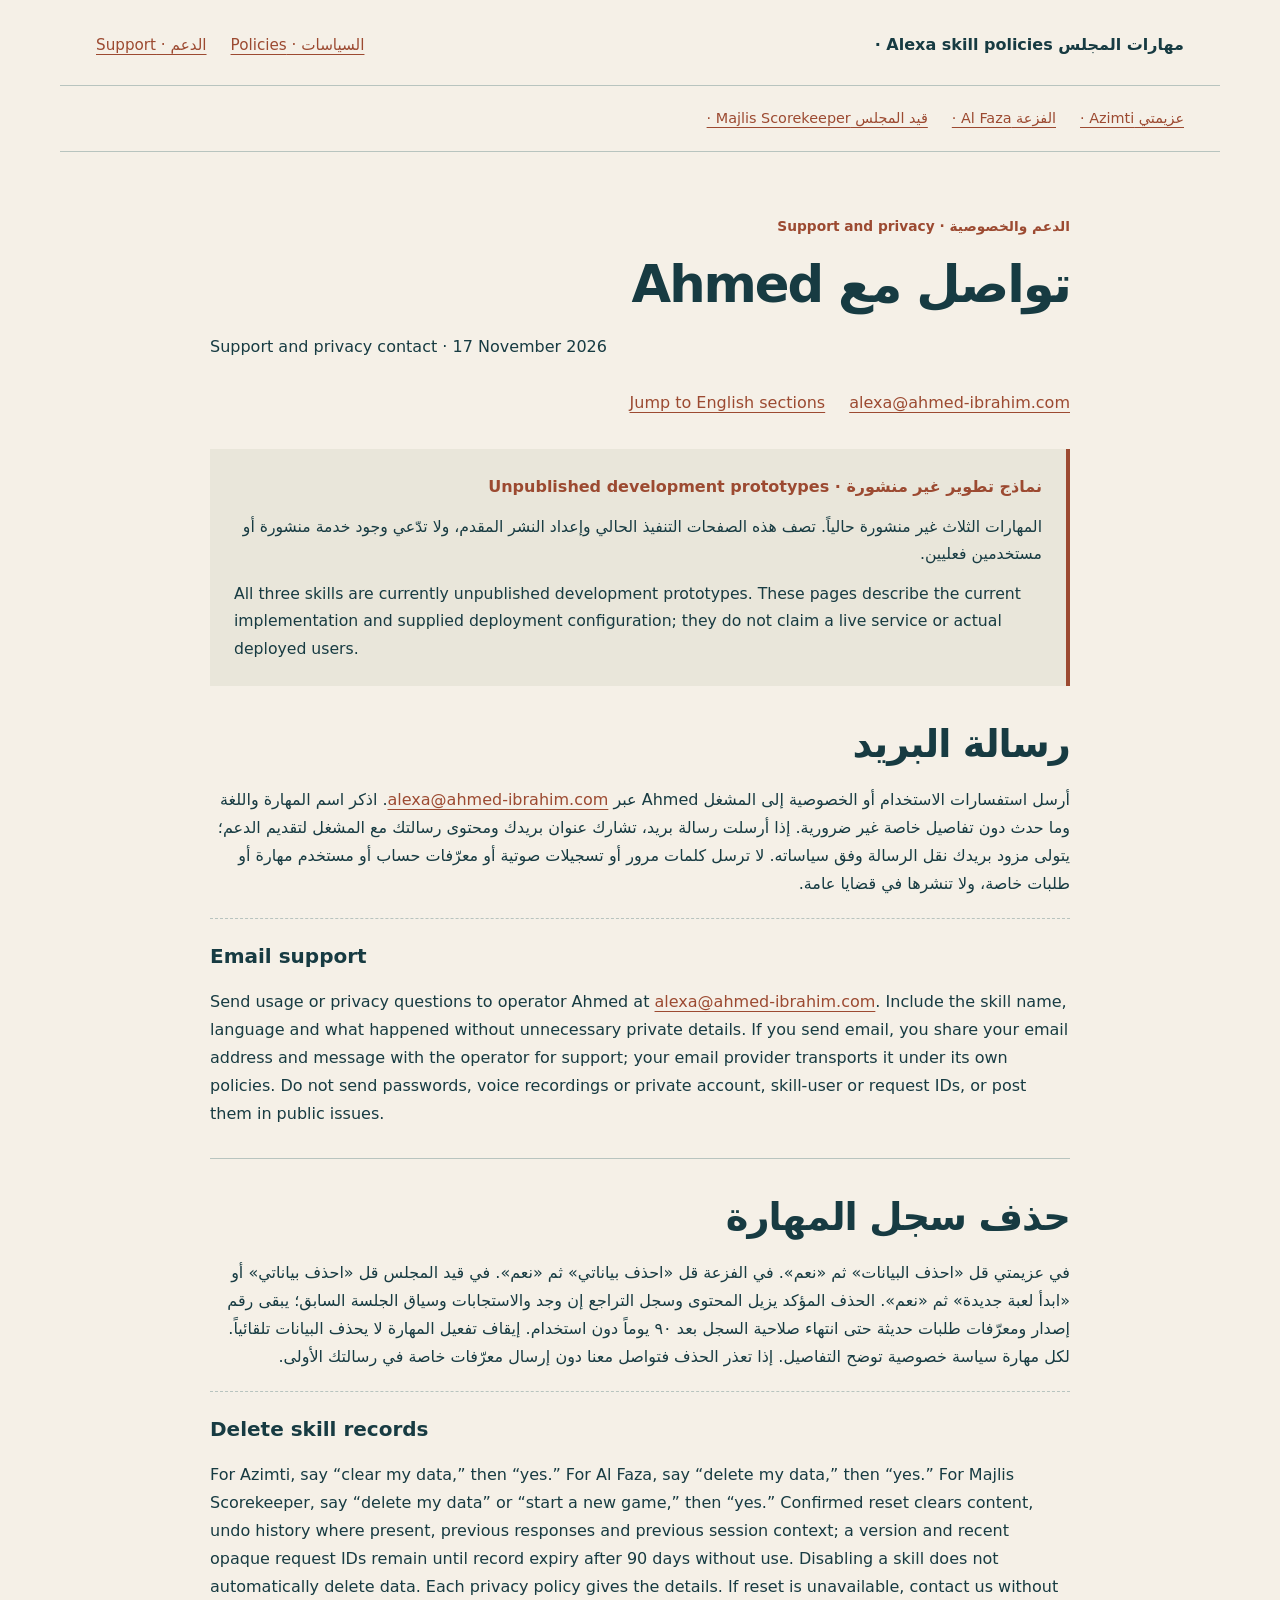
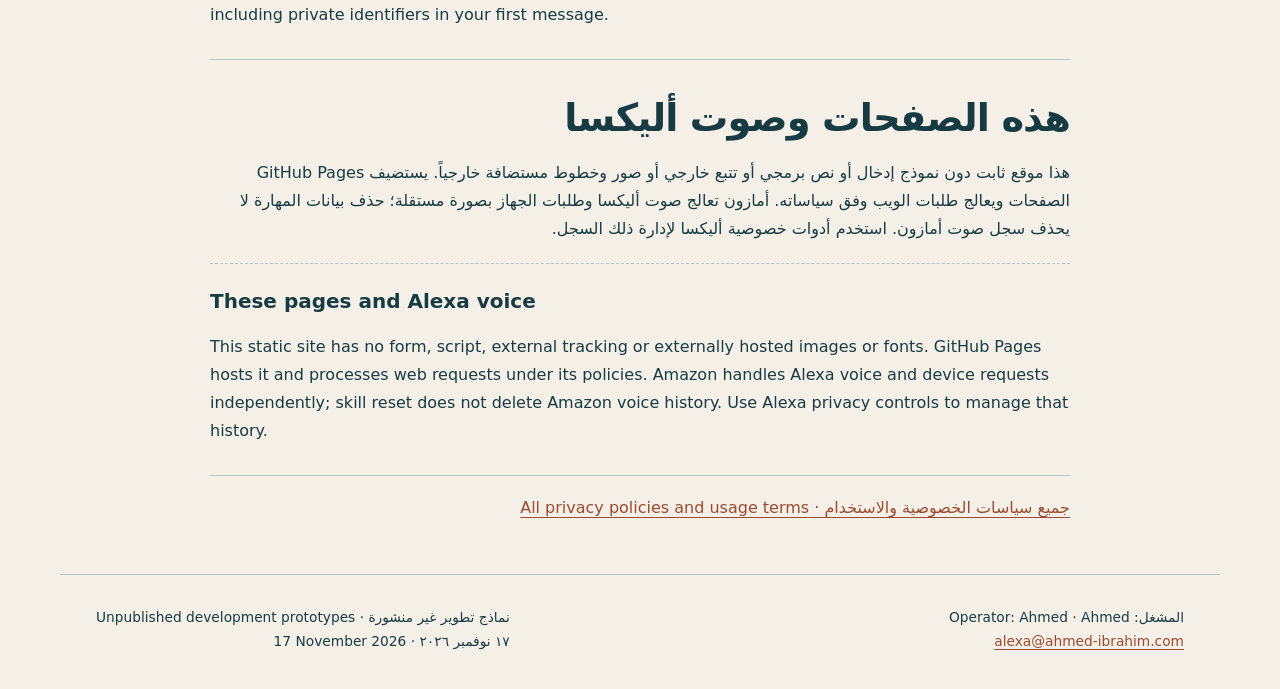
==== docs/support.html @ 2b753047 "Publish bilingual Alexa privacy, usage and support pages" ====
<!doctype html>
<html lang="ar" dir="rtl">
<head>
  <meta charset="utf-8">
  <meta name="viewport" content="width=device-width, initial-scale=1">
  <meta name="description" content="Contact Ahmed for usage or privacy questions about the three unpublished Alexa development prototypes.">
  <title>الدعم · Support — Alexa skill policies</title>
  <link rel="icon" href="assets/azimti.svg" type="image/svg+xml">
  <link rel="stylesheet" href="assets/site.css">
</head>
<body>
<a class="skip" href="#main">تجاوز إلى المحتوى · Skip to content</a>
<header>
  <a class="brand" href="index.html">مهارات المجلس <span lang="en" dir="ltr">· Alexa skill policies</span></a>
  <nav aria-label="التنقل الرئيسي · Main navigation"><a href="index.html">السياسات · Policies</a><a href="support.html">الدعم · Support</a></nav>
</header>
<nav class="skill-nav" aria-label="المهارات الثلاث · All three skills"><a href="index.html#azimti">عزيمتي <span lang="en" dir="ltr">· Azimti</span></a><a href="index.html#al-faza">الفزعة <span lang="en" dir="ltr">· Al Faza</span></a><a href="index.html#baloot">قيد المجلس <span lang="en" dir="ltr">· Majlis Scorekeeper</span></a></nav>
<main id="main">
<article class="policy">
<p class="status">الدعم والخصوصية · Support and privacy</p>
<h1>تواصل مع Ahmed</h1>
<p lang="en" dir="ltr">Support and privacy contact · 17 November 2026</p>
<div class="links"><a lang="en" dir="ltr" href="mailto:alexa@ahmed-ibrahim.com">alexa@ahmed-ibrahim.com</a><a href="#email-en" lang="en" dir="ltr">Jump to English sections</a></div>
<aside class="notice" aria-label="حالة التطوير · Development status">
  <strong>نماذج تطوير غير منشورة · <span lang="en" dir="ltr">Unpublished development prototypes</span></strong>
  <p>المهارات الثلاث غير منشورة حالياً. تصف هذه الصفحات التنفيذ الحالي وإعداد النشر المقدم، ولا تدّعي وجود خدمة منشورة أو مستخدمين فعليين.</p>
  <p lang="en" dir="ltr">All three skills are currently unpublished development prototypes. These pages describe the current implementation and supplied deployment configuration; they do not claim a live service or actual deployed users.</p>
</aside>
<section aria-labelledby="email">
  <h2 id="email">رسالة البريد</h2>
  <p>أرسل استفسارات الاستخدام أو الخصوصية إلى المشغل Ahmed عبر <a lang="en" dir="ltr" href="mailto:alexa@ahmed-ibrahim.com">alexa@ahmed-ibrahim.com</a>. اذكر اسم المهارة واللغة وما حدث دون تفاصيل خاصة غير ضرورية. إذا أرسلت رسالة بريد، تشارك عنوان بريدك ومحتوى رسالتك مع المشغل لتقديم الدعم؛ يتولى مزود بريدك نقل الرسالة وفق سياساته. لا ترسل كلمات مرور أو تسجيلات صوتية أو معرّفات حساب أو مستخدم مهارة أو طلبات خاصة، ولا تنشرها في قضايا عامة.</p>
  <div class="english" lang="en" dir="ltr">
    <h3 id="email-en">Email support</h3>
    <p>Send usage or privacy questions to operator Ahmed at <a href="mailto:alexa@ahmed-ibrahim.com">alexa@ahmed-ibrahim.com</a>. Include the skill name, language and what happened without unnecessary private details. If you send email, you share your email address and message with the operator for support; your email provider transports it under its own policies. Do not send passwords, voice recordings or private account, skill-user or request IDs, or post them in public issues.</p>
  </div>
</section>
<section aria-labelledby="deletion">
  <h2 id="deletion">حذف سجل المهارة</h2>
  <p>في عزيمتي قل «احذف البيانات» ثم «نعم». في الفزعة قل «احذف بياناتي» ثم «نعم». في قيد المجلس قل «احذف بياناتي» أو «ابدأ لعبة جديدة» ثم «نعم». الحذف المؤكد يزيل المحتوى وسجل التراجع إن وجد والاستجابات وسياق الجلسة السابق؛ يبقى رقم إصدار ومعرّفات طلبات حديثة حتى انتهاء صلاحية السجل بعد ٩٠ يوماً دون استخدام. إيقاف تفعيل المهارة لا يحذف البيانات تلقائياً. لكل مهارة سياسة خصوصية توضح التفاصيل. إذا تعذر الحذف فتواصل معنا دون إرسال معرّفات خاصة في رسالتك الأولى.</p>
  <div class="english" lang="en" dir="ltr">
    <h3 id="deletion-en">Delete skill records</h3>
    <p>For Azimti, say “clear my data,” then “yes.” For Al Faza, say “delete my data,” then “yes.” For Majlis Scorekeeper, say “delete my data” or “start a new game,” then “yes.” Confirmed reset clears content, undo history where present, previous responses and previous session context; a version and recent opaque request IDs remain until record expiry after 90 days without use. Disabling a skill does not automatically delete data. Each privacy policy gives the details. If reset is unavailable, contact us without including private identifiers in your first message.</p>
  </div>
</section>
<section aria-labelledby="website">
  <h2 id="website">هذه الصفحات وصوت أليكسا</h2>
  <p>هذا موقع ثابت دون نموذج إدخال أو نص برمجي أو تتبع خارجي أو صور وخطوط مستضافة خارجياً. يستضيف GitHub Pages الصفحات ويعالج طلبات الويب وفق سياساته. أمازون تعالج صوت أليكسا وطلبات الجهاز بصورة مستقلة؛ حذف بيانات المهارة لا يحذف سجل صوت أمازون. استخدم أدوات خصوصية أليكسا لإدارة ذلك السجل.</p>
  <div class="english" lang="en" dir="ltr">
    <h3 id="website-en">These pages and Alexa voice</h3>
    <p>This static site has no form, script, external tracking or externally hosted images or fonts. GitHub Pages hosts it and processes web requests under its policies. Amazon handles Alexa voice and device requests independently; skill reset does not delete Amazon voice history. Use Alexa privacy controls to manage that history.</p>
  </div>
</section>
<p class="links"><a href="index.html">جميع سياسات الخصوصية والاستخدام · All privacy policies and usage terms</a></p>
</article>
</main>
<footer>
  <div>المشغل: <span lang="en" dir="ltr">Ahmed</span> · <span lang="en" dir="ltr">Operator: Ahmed</span><br><a lang="en" dir="ltr" href="mailto:alexa@ahmed-ibrahim.com">alexa@ahmed-ibrahim.com</a></div>
  <div>نماذج تطوير غير منشورة · <span lang="en" dir="ltr">Unpublished development prototypes</span><br>١٧ نوفمبر ٢٠٢٦ · <span lang="en" dir="ltr">17 November 2026</span></div>
</footer>
</body>
</html>
---- docs/assets/site.css ----
/* Local paper, ink and terracotta palette; no downloaded fonts or assets. */
:root{--paper:#F5F0E7;--ink:#173B42;--clay:#9C4A31;--line:#b8c4bf;--wash:#e9e6da}
*{box-sizing:border-box}
html{scroll-behavior:smooth;scroll-padding-top:24px}
body{margin:0;background:var(--paper);color:var(--ink);font-family:system-ui,-apple-system,BlinkMacSystemFont,"Segoe UI",sans-serif;line-height:1.75;overflow-wrap:anywhere}
a{color:var(--clay);text-underline-offset:.25em}
a:hover{text-decoration-thickness:2px}
a:focus-visible{outline:3px solid var(--clay);outline-offset:5px}
.skip{position:absolute;inset-inline-start:1rem;top:-6rem;background:var(--paper);padding:.7rem;z-index:2}
.skip:focus{top:1rem}
header,main,footer,.skill-nav{max-width:1160px;margin:auto;padding-inline:36px}
header{padding-top:28px;padding-bottom:22px;display:flex;gap:24px;align-items:center;justify-content:space-between;border-bottom:1px solid var(--line)}
header nav,.skill-nav,.links,.contents{display:flex;gap:14px 24px;flex-wrap:wrap}
header nav{font-size:.95rem}
a.brand{font-weight:750;color:var(--ink);text-decoration:none}
.skill-nav{padding-block:16px;border-bottom:1px solid var(--line);font-size:.9rem}
h1,h2,h3,p{margin:0}
h1{font-size:clamp(2.4rem,5.8vw,4.9rem);line-height:1.35;letter-spacing:-.04em;font-weight:750}
h2{font-size:clamp(1.6rem,3vw,2.5rem);line-height:1.45;letter-spacing:-.025em}
h3{font-size:1.25rem}
p+p{margin-top:12px}
.status{color:var(--clay);font-size:.86rem;font-weight:750;margin-bottom:12px}
.hero{padding:64px 0 48px;border-bottom:1px solid var(--line);display:grid;grid-template-columns:1.2fr 1fr;gap:52px;align-items:end}
.hero .lead{margin-top:20px;font-size:1.12rem;max-width:33em}
.hero .english p{margin-top:18px;font-size:1.12rem;max-width:30em}
.notice{background:var(--wash);border-inline-start:4px solid var(--clay);padding:24px;margin-top:28px}
.notice strong{color:var(--clay)}
.notice p{margin-top:12px;font-size:.98rem}
.skill{padding:48px 0;border-bottom:1px solid var(--line);display:grid;grid-template-columns:170px 1fr;gap:48px}
.skill-mark{display:flex;flex-direction:column;gap:24px;align-items:flex-start}
.skill-mark img{width:96px;height:96px}
.folio{font-size:1rem;color:var(--clay);font-weight:700;direction:ltr}
.skill-copy{max-width:750px}
.skill p{margin-top:14px;font-size:1.05rem}
.skill .sub{color:var(--clay);margin-top:2px;font-size:1.1rem}
.links{margin-top:24px}
.links a,.contents a,.skill-nav a,header nav a{padding-block:4px}
.closing{padding:38px 0}
.closing p{margin-top:14px}
.policy{max-width:860px;margin:auto;padding:48px 0}
.policy h1{font-size:clamp(2rem,4vw,3.5rem)}
.policy p{margin-top:14px}
.policy .notice p{margin-top:12px}
.policy section{padding:30px 0;border-bottom:1px solid var(--line)}
.policy .english{margin-top:20px;padding-top:20px;border-top:1px dashed var(--line)}
.contents{margin-top:24px;padding-block:14px;border-block:1px solid var(--line);font-size:.95rem}
.operator{font-size:.95rem}
footer{border-top:1px solid var(--line);padding-block:30px 36px;display:flex;justify-content:space-between;gap:32px;font-size:.86rem}
@media(max-width:760px){header,main,footer,.skill-nav{padding-inline:22px}header{align-items:flex-start;gap:18px;flex-direction:column}header nav,.skill-nav{gap:10px 18px}.hero{grid-template-columns:1fr;gap:28px;padding:40px 0}.skill{grid-template-columns:90px 1fr;gap:22px;padding:36px 0}.skill-mark img{width:70px;height:70px}.notice{padding:20px}.policy{padding:36px 0}footer{flex-direction:column;gap:14px}h1{letter-spacing:-.025em}}
@media(max-width:420px){.skill{grid-template-columns:1fr;gap:16px}.skill-mark{flex-direction:row;align-items:center;gap:18px}.skill-mark img{width:56px;height:56px}}
@media(prefers-reduced-motion:reduce){html{scroll-behavior:auto}}
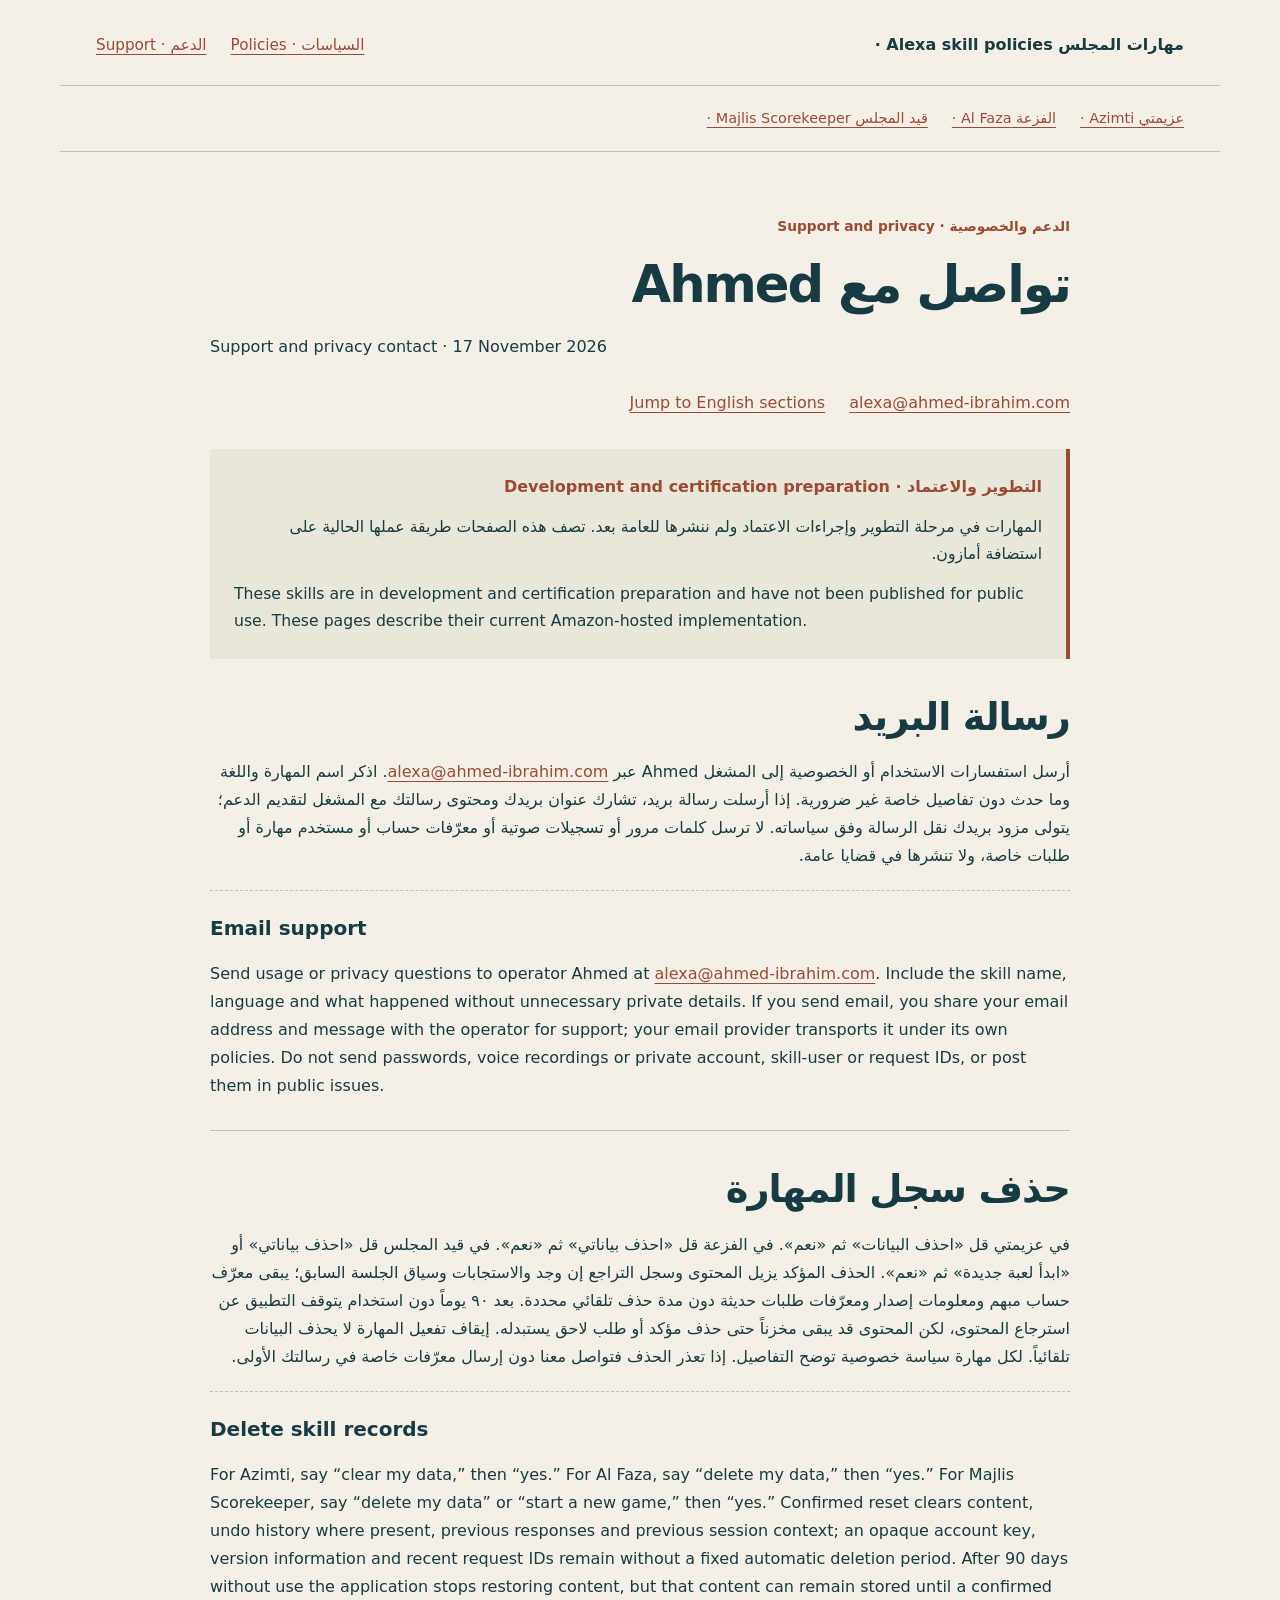
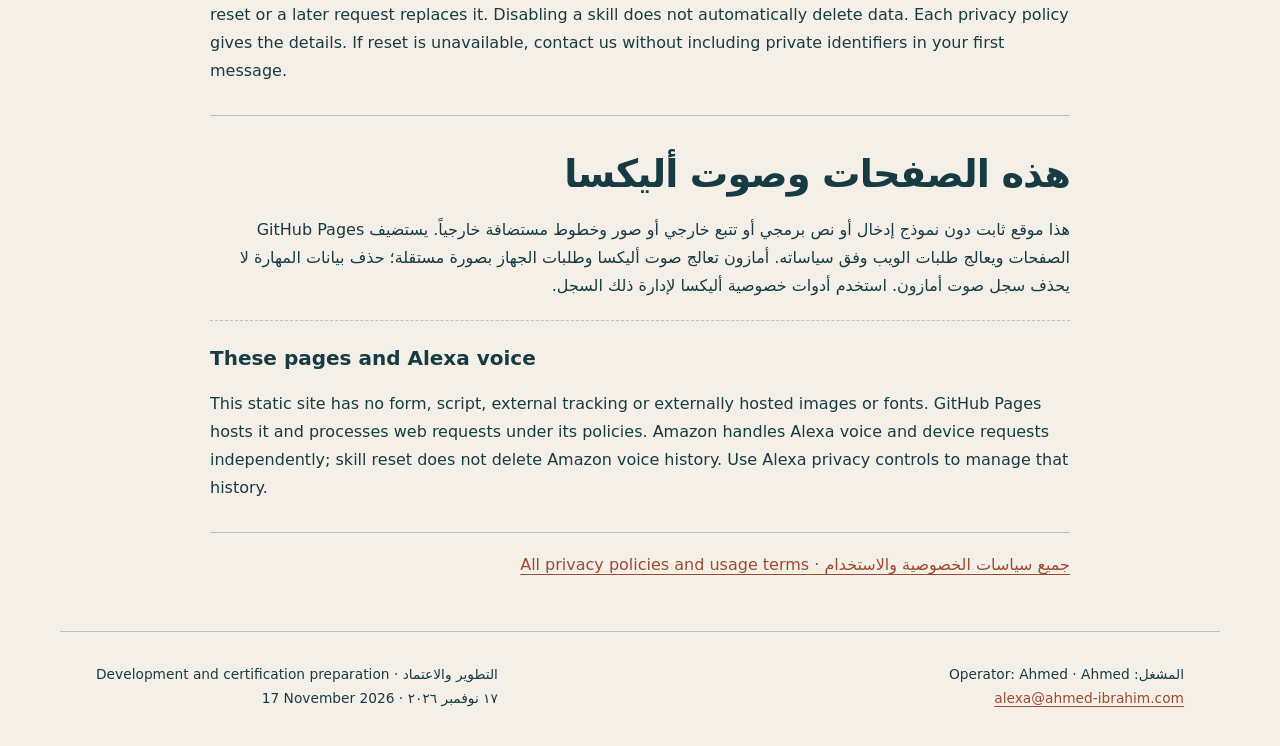
==== commit fd526131: "Align policies with actual Alexa-hosted retention" ====
--- a/docs/support.html
+++ b/docs/support.html
@@ -3,7 +3,7 @@
 <head>
   <meta charset="utf-8">
   <meta name="viewport" content="width=device-width, initial-scale=1">
-  <meta name="description" content="Contact Ahmed for usage or privacy questions about the three unpublished Alexa development prototypes.">
+  <meta name="description" content="Contact Ahmed for usage or privacy questions about the three Alexa skills in development and certification preparation.">
   <title>الدعم · Support — Alexa skill policies</title>
   <link rel="icon" href="assets/azimti.svg" type="image/svg+xml">
   <link rel="stylesheet" href="assets/site.css">
@@ -22,9 +22,9 @@
 <p lang="en" dir="ltr">Support and privacy contact · 17 November 2026</p>
 <div class="links"><a lang="en" dir="ltr" href="mailto:alexa@ahmed-ibrahim.com">alexa@ahmed-ibrahim.com</a><a href="#email-en" lang="en" dir="ltr">Jump to English sections</a></div>
 <aside class="notice" aria-label="حالة التطوير · Development status">
-  <strong>نماذج تطوير غير منشورة · <span lang="en" dir="ltr">Unpublished development prototypes</span></strong>
-  <p>المهارات الثلاث غير منشورة حالياً. تصف هذه الصفحات التنفيذ الحالي وإعداد النشر المقدم، ولا تدّعي وجود خدمة منشورة أو مستخدمين فعليين.</p>
-  <p lang="en" dir="ltr">All three skills are currently unpublished development prototypes. These pages describe the current implementation and supplied deployment configuration; they do not claim a live service or actual deployed users.</p>
+  <strong>التطوير والاعتماد · <span lang="en" dir="ltr">Development and certification preparation</span></strong>
+  <p>المهارات في مرحلة التطوير وإجراءات الاعتماد ولم ننشرها للعامة بعد. تصف هذه الصفحات طريقة عملها الحالية على استضافة أمازون.</p>
+  <p lang="en" dir="ltr">These skills are in development and certification preparation and have not been published for public use. These pages describe their current Amazon-hosted implementation.</p>
 </aside>
 <section aria-labelledby="email">
   <h2 id="email">رسالة البريد</h2>
@@ -36,10 +36,10 @@
 </section>
 <section aria-labelledby="deletion">
   <h2 id="deletion">حذف سجل المهارة</h2>
-  <p>في عزيمتي قل «احذف البيانات» ثم «نعم». في الفزعة قل «احذف بياناتي» ثم «نعم». في قيد المجلس قل «احذف بياناتي» أو «ابدأ لعبة جديدة» ثم «نعم». الحذف المؤكد يزيل المحتوى وسجل التراجع إن وجد والاستجابات وسياق الجلسة السابق؛ يبقى رقم إصدار ومعرّفات طلبات حديثة حتى انتهاء صلاحية السجل بعد ٩٠ يوماً دون استخدام. إيقاف تفعيل المهارة لا يحذف البيانات تلقائياً. لكل مهارة سياسة خصوصية توضح التفاصيل. إذا تعذر الحذف فتواصل معنا دون إرسال معرّفات خاصة في رسالتك الأولى.</p>
+  <p>في عزيمتي قل «احذف البيانات» ثم «نعم». في الفزعة قل «احذف بياناتي» ثم «نعم». في قيد المجلس قل «احذف بياناتي» أو «ابدأ لعبة جديدة» ثم «نعم». الحذف المؤكد يزيل المحتوى وسجل التراجع إن وجد والاستجابات وسياق الجلسة السابق؛ يبقى معرّف حساب مبهم ومعلومات إصدار ومعرّفات طلبات حديثة دون مدة حذف تلقائي محددة. بعد ٩٠ يوماً دون استخدام يتوقف التطبيق عن استرجاع المحتوى، لكن المحتوى قد يبقى مخزناً حتى حذف مؤكد أو طلب لاحق يستبدله. إيقاف تفعيل المهارة لا يحذف البيانات تلقائياً. لكل مهارة سياسة خصوصية توضح التفاصيل. إذا تعذر الحذف فتواصل معنا دون إرسال معرّفات خاصة في رسالتك الأولى.</p>
   <div class="english" lang="en" dir="ltr">
     <h3 id="deletion-en">Delete skill records</h3>
-    <p>For Azimti, say “clear my data,” then “yes.” For Al Faza, say “delete my data,” then “yes.” For Majlis Scorekeeper, say “delete my data” or “start a new game,” then “yes.” Confirmed reset clears content, undo history where present, previous responses and previous session context; a version and recent opaque request IDs remain until record expiry after 90 days without use. Disabling a skill does not automatically delete data. Each privacy policy gives the details. If reset is unavailable, contact us without including private identifiers in your first message.</p>
+    <p>For Azimti, say “clear my data,” then “yes.” For Al Faza, say “delete my data,” then “yes.” For Majlis Scorekeeper, say “delete my data” or “start a new game,” then “yes.” Confirmed reset clears content, undo history where present, previous responses and previous session context; an opaque account key, version information and recent request IDs remain without a fixed automatic deletion period. After 90 days without use the application stops restoring content, but that content can remain stored until a confirmed reset or a later request replaces it. Disabling a skill does not automatically delete data. Each privacy policy gives the details. If reset is unavailable, contact us without including private identifiers in your first message.</p>
   </div>
 </section>
 <section aria-labelledby="website">
@@ -55,7 +55,7 @@
 </main>
 <footer>
   <div>المشغل: <span lang="en" dir="ltr">Ahmed</span> · <span lang="en" dir="ltr">Operator: Ahmed</span><br><a lang="en" dir="ltr" href="mailto:alexa@ahmed-ibrahim.com">alexa@ahmed-ibrahim.com</a></div>
-  <div>نماذج تطوير غير منشورة · <span lang="en" dir="ltr">Unpublished development prototypes</span><br>١٧ نوفمبر ٢٠٢٦ · <span lang="en" dir="ltr">17 November 2026</span></div>
+  <div>التطوير والاعتماد · <span lang="en" dir="ltr">Development and certification preparation</span><br>١٧ نوفمبر ٢٠٢٦ · <span lang="en" dir="ltr">17 November 2026</span></div>
 </footer>
 </body>
 </html>
